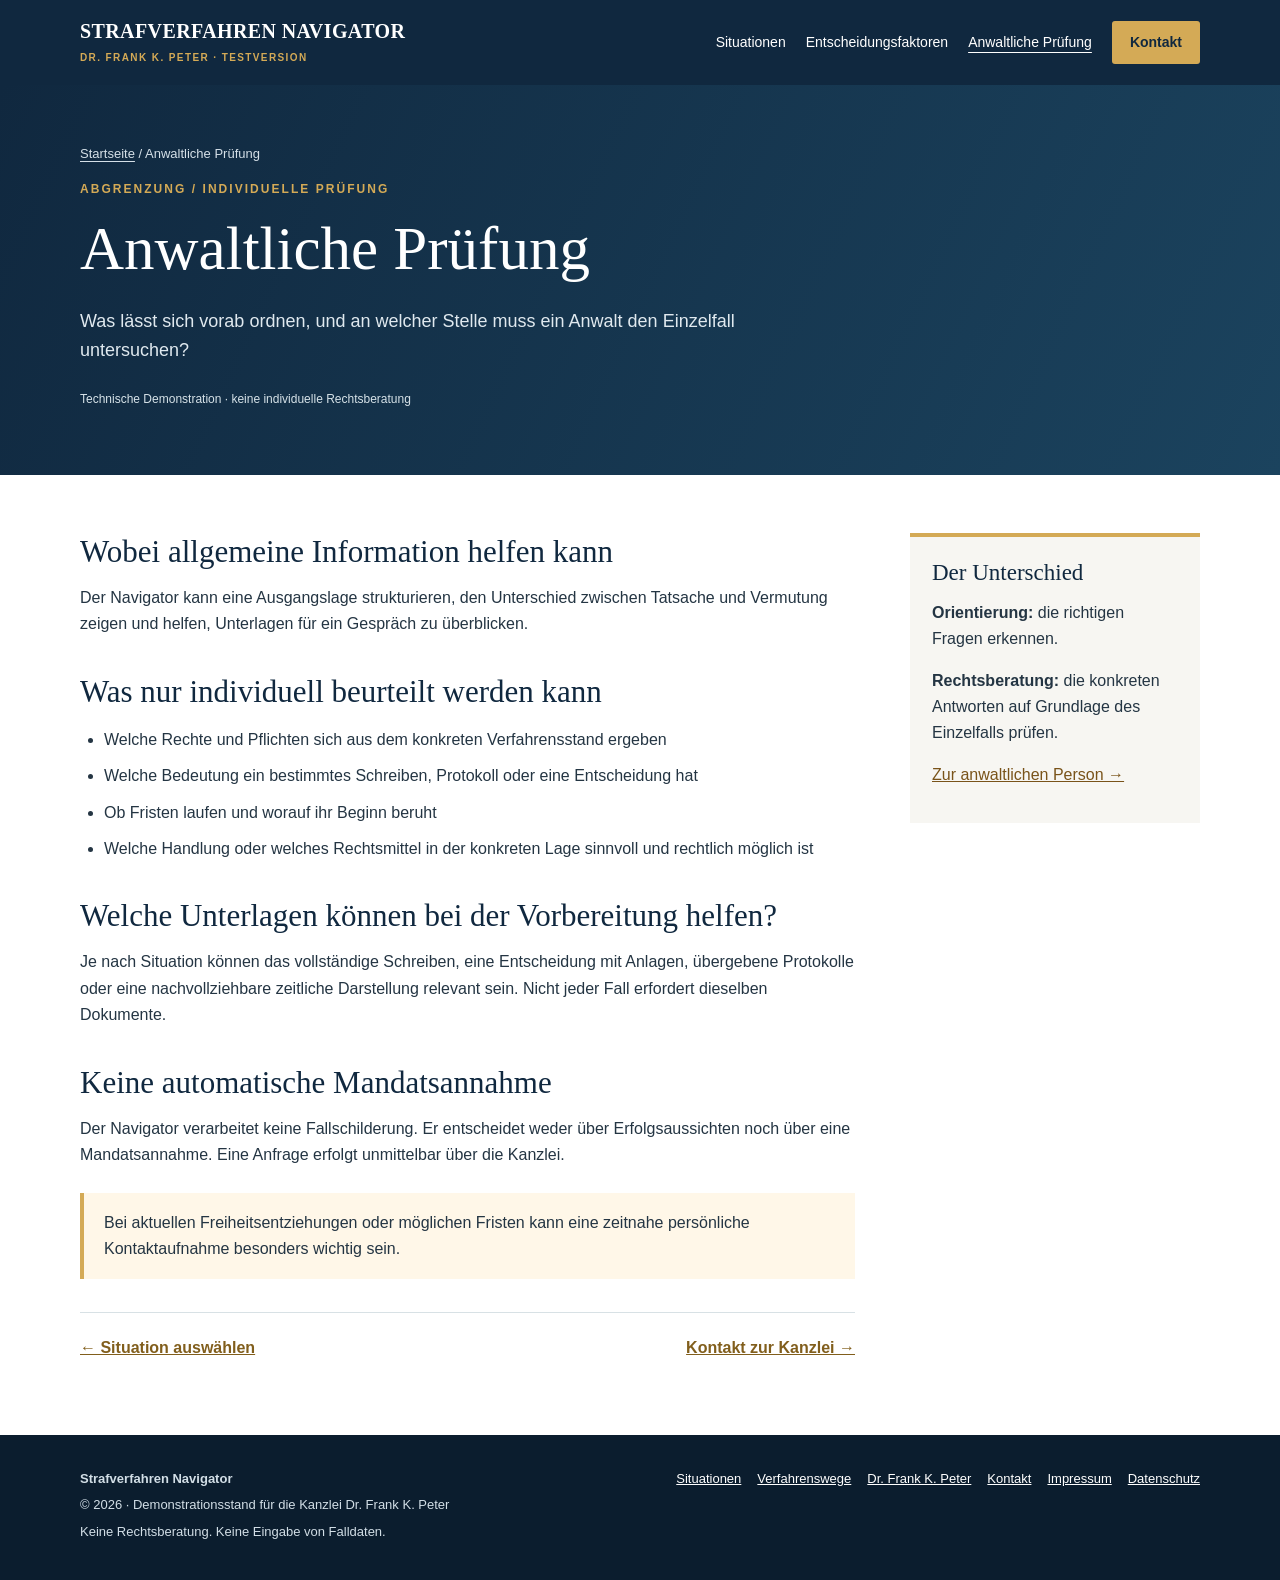
==== anwaltliche-pruefung/index.html @ 7003a7bf "Build multi-page Strafverfahren Navigator demo in Design B (noindex)" ====
<!doctype html>
<html lang="de"><head><meta charset="utf-8"><meta name="viewport" content="width=device-width,initial-scale=1">
<meta name="robots" content="noindex,nofollow,noarchive,nosnippet,noimageindex">
<meta name="googlebot" content="noindex,nofollow,noarchive,nosnippet,noimageindex"><meta name="bingbot" content="noindex,nofollow,noarchive,nosnippet,noimageindex">
<meta name="theme-color" content="#10283f"><meta name="description" content="Was lässt sich vorab ordnen, und an welcher Stelle muss ein Anwalt den Einzelfall untersuchen?">
<title>Anwaltliche Prüfung | Strafverfahren Navigator · Testversion</title>
<link rel="stylesheet" href="../assets/styles.css">
</head><body><a class="skip" href="#inhalt">Zum Inhalt springen</a>
<header class="top"><div class="wrap navwrap">
<a href="../" class="brand">STRAFVERFAHREN NAVIGATOR<small>DR. FRANK K. PETER · TESTVERSION</small></a>
<nav class="navlinks" aria-label="Hauptnavigation"><a href="../situationen/">Situationen</a><a href="../entscheidungsfaktoren/">Entscheidungsfaktoren</a><a href="../anwaltliche-pruefung/" aria-current="page">Anwaltliche Prüfung</a><a href="../kontakt/" class="nav-contact">Kontakt</a></nav>
</div></header>
<main id="inhalt"><section class="hero compact"><div class="wrap"><div class="crumbs"><a href="../">Startseite</a> / Anwaltliche Prüfung</div><div class="eyebrow">ABGRENZUNG / INDIVIDUELLE PRÜFUNG</div>
<h1>Anwaltliche Prüfung</h1><p>Was lässt sich vorab ordnen, und an welcher Stelle muss ein Anwalt den Einzelfall untersuchen?</p>

<span class="demo">Technische Demonstration · keine individuelle Rechtsberatung</span></div></section>
<div class="wrap content"><article class="maincopy">
<h2>Wobei allgemeine Information helfen kann</h2><p>Der Navigator kann eine Ausgangslage strukturieren, den Unterschied zwischen Tatsache und Vermutung zeigen und helfen, Unterlagen für ein Gespräch zu überblicken.</p>
<h2>Was nur individuell beurteilt werden kann</h2><ul><li>Welche Rechte und Pflichten sich aus dem konkreten Verfahrensstand ergeben</li><li>Welche Bedeutung ein bestimmtes Schreiben, Protokoll oder eine Entscheidung hat</li><li>Ob Fristen laufen und worauf ihr Beginn beruht</li><li>Welche Handlung oder welches Rechtsmittel in der konkreten Lage sinnvoll und rechtlich möglich ist</li></ul>
<h2>Welche Unterlagen können bei der Vorbereitung helfen?</h2><p>Je nach Situation können das vollständige Schreiben, eine Entscheidung mit Anlagen, übergebene Protokolle oder eine nachvollziehbare zeitliche Darstellung relevant sein. Nicht jeder Fall erfordert dieselben Dokumente.</p>
<h2>Keine automatische Mandatsannahme</h2><p>Der Navigator verarbeitet keine Fallschilderung. Er entscheidet weder über Erfolgsaussichten noch über eine Mandatsannahme. Eine Anfrage erfolgt unmittelbar über die Kanzlei.</p>
<div class="notice">Bei aktuellen Freiheitsentziehungen oder möglichen Fristen kann eine zeitnahe persönliche Kontaktaufnahme besonders wichtig sein.</div>
<div class="endnav"><a href="../situationen/">← Situation auswählen</a><a href="../kontakt/">Kontakt zur Kanzlei →</a></div>
</article><aside class="side"><h2>Der Unterschied</h2><p><strong>Orientierung:</strong> die richtigen Fragen erkennen.</p><p><strong>Rechtsberatung:</strong> die konkreten Antworten auf Grundlage des Einzelfalls prüfen.</p><a href="../dr-frank-k-peter/">Zur anwaltlichen Person →</a></aside></div>
</main>
<footer class="footer"><div class="wrap"><div><strong>Strafverfahren Navigator</strong><p>© 2026 · Demonstrationsstand für die Kanzlei Dr. Frank K. Peter</p><p>Keine Rechtsberatung. Keine Eingabe von Falldaten.</p></div><nav aria-label="Footer"><a href="../situationen/">Situationen</a><a href="../verfahrenswege/">Verfahrenswege</a><a href="../dr-frank-k-peter/">Dr. Frank K. Peter</a><a href="../kontakt/">Kontakt</a><a href="../impressum/">Impressum</a><a href="../datenschutz/">Datenschutz</a></nav></div></footer>
</body></html>
---- assets/styles.css ----
:root{--navy:#10283f;--navy2:#183c56;--gold:#d4aa56;--cream:#f7f6f2;--ink:#243543;--muted:#556776;--line:#d8e1e5;--white:#fff}
*,*:before,*:after{box-sizing:border-box}html{scroll-behavior:smooth}body{margin:0;background:#fff;color:var(--ink);font:16px/1.65 Arial,Helvetica,sans-serif}a{color:inherit}a:focus-visible{outline:3px solid #b48022;outline-offset:4px}a:hover{text-decoration-thickness:2px}.wrap{width:min(1120px,calc(100% - 40px));margin:0 auto}.skip{position:absolute;left:-9999px;top:8px;padding:9px 14px;background:white;color:var(--navy);z-index:10}.skip:focus{left:12px}.top{background:var(--navy);color:#fff}.navwrap{min-height:85px;display:flex;align-items:center;justify-content:space-between;gap:24px}.brand{text-decoration:none;font:700 20px/1.15 Georgia,serif;letter-spacing:.02em}.brand small{display:block;font:700 10px/1.5 Arial,sans-serif;color:var(--gold);letter-spacing:.14em;margin-top:7px}.navlinks{display:flex;align-items:center;gap:20px;flex-wrap:wrap}.navlinks a{text-decoration:none;font-size:14px}.navlinks a:hover,.navlinks a[aria-current="page"]{text-decoration:underline;text-underline-offset:5px}.navlinks .nav-contact{color:var(--navy);background:var(--gold);padding:10px 18px;border-radius:3px;font-weight:bold;text-decoration:none}.nav-contact:hover{background:#f0ca7b}.hero{background:linear-gradient(115deg,var(--navy),#1b435e);color:#fff;padding:74px 0 80px}.hero.compact{padding:58px 0 65px}.eyebrow{font-weight:700;letter-spacing:.17em;color:var(--gold);text-transform:uppercase;font-size:12px}.hero h1{max-width:850px;font:normal clamp(39px,5.2vw,61px)/1.12 Georgia,serif;margin:15px 0 23px}.hero p{max-width:730px;font-size:18px;color:#e0e9ef;margin:0 0 14px}.actions{display:flex;flex-wrap:wrap;gap:14px;margin-top:29px}.button{display:inline-flex;align-items:center;justify-content:center;min-height:46px;padding:11px 20px;border:2px solid var(--gold);border-radius:3px;background:var(--gold);color:var(--navy);font-weight:700;text-decoration:none;font-size:14px;text-align:center}.button:hover{background:#f2cb7c}.button.secondary{background:transparent;color:white;border-color:#bdcbd5}.button.secondary:hover{background:#ffffff1a}.demo{display:block;margin-top:24px;color:#d6e2e8;font-size:12px}.crumbs{font-size:13px;color:#d5e0e8;margin-bottom:16px}.crumbs a{text-decoration:underline;text-underline-offset:3px}.section{padding:68px 0}.section.alt{background:var(--cream)}.section h2,.content h2{font:normal clamp(27px,3.5vw,40px)/1.23 Georgia,serif;color:var(--navy);margin:0 0 17px}.lead{font-size:17px;color:var(--muted);max-width:770px}.cards{display:grid;grid-template-columns:repeat(2,minmax(0,1fr));gap:18px;margin-top:27px}.card{display:block;text-decoration:none;padding:26px 28px;background:white;border:1px solid var(--line);box-shadow:0 6px 16px #10283f09;transition:transform .2s,border-color .2s}.card:hover{transform:translateY(-3px);border-color:var(--gold)}.card .count{display:block;color:#8b641f;font-size:12px;letter-spacing:.12em;font-weight:700}.card h3{font:normal 25px/1.3 Georgia,serif;color:var(--navy);margin:10px 0 11px}.card p{color:var(--muted);margin:0 0 16px}.card strong{color:#815c1c;font-size:14px}.triptych{display:grid;grid-template-columns:repeat(3,1fr);gap:25px;margin-top:25px}.step{border-top:3px solid var(--gold);padding:21px 4px}.step h3{font:normal 23px/1.3 Georgia,serif;color:var(--navy);margin:5px 0 11px}.step p{color:var(--muted);margin:0}.split{display:grid;grid-template-columns:1.1fr .9fr;gap:60px;align-items:center}.panel{background:var(--navy);color:white;padding:30px}.panel h2,.panel h3{font:normal 27px Georgia,serif;color:white;margin:0 0 13px}.panel p{color:#d8e3e9}.panel a{color:#f4cd80}.content{display:grid;grid-template-columns:minmax(0,1fr) 290px;gap:55px;align-items:start;padding:58px 0 73px}.content .maincopy{min-width:0}.content h2{font-size:31px;margin:35px 0 14px}.content h2:first-child{margin-top:0}.content p{margin:0 0 15px}.content ul{padding-left:24px}.content li{margin:0 0 10px}.content h3{font:normal 24px Georgia,serif;color:var(--navy);margin:25px 0 10px}.side{background:var(--cream);border-top:4px solid var(--gold);padding:23px 22px}.side h2,.side h3{font:normal 23px Georgia,serif;margin:0 0 14px;color:var(--navy)}.side a{display:block;color:#795319;text-decoration:underline;margin:12px 0}.notice{background:#fff7e8;border-left:4px solid var(--gold);padding:17px 20px;margin:24px 0}.facts{display:grid;grid-template-columns:repeat(2,minmax(0,1fr));gap:13px;margin:19px 0 26px}.fact{border:1px solid var(--line);padding:17px;background:white}.fact b{display:block;color:var(--navy)}.fact span{display:block;color:var(--muted);font-size:14px}.endnav{display:flex;flex-wrap:wrap;justify-content:space-between;gap:16px;margin-top:33px;padding-top:22px;border-top:1px solid var(--line)}.endnav a{color:#815e1c;font-weight:700}.minor{font-size:13px;color:var(--muted)}.footer{background:#0b1d2e;color:#d2dee6;padding:33px 0;font-size:13px}.footer .wrap{display:flex;flex-wrap:wrap;justify-content:space-between;gap:27px}.footer a{color:#fff}.footer nav{display:flex;gap:16px;flex-wrap:wrap}.footer p{margin:5px 0}.underline{text-decoration:underline;text-underline-offset:3px}
@media(max-width:880px){.navwrap{flex-direction:column;align-items:flex-start;padding:20px 0;gap:18px}.navlinks{gap:14px}.split,.content{grid-template-columns:1fr;gap:27px}.triptych{grid-template-columns:1fr}.hero{padding:57px 0}.section{padding:50px 0}.content{padding:43px 0 60px}.side{order:2}}
@media(max-width:590px){.wrap{width:calc(100% - 30px)}.cards,.facts{grid-template-columns:1fr}.card{padding:22px}.hero h1{font-size:39px}.hero p{font-size:16px}.actions .button{width:100%}.navlinks a{font-size:13px}.footer nav{gap:10px}}
@media(prefers-reduced-motion:reduce){html{scroll-behavior:auto}.card{transition:none}}
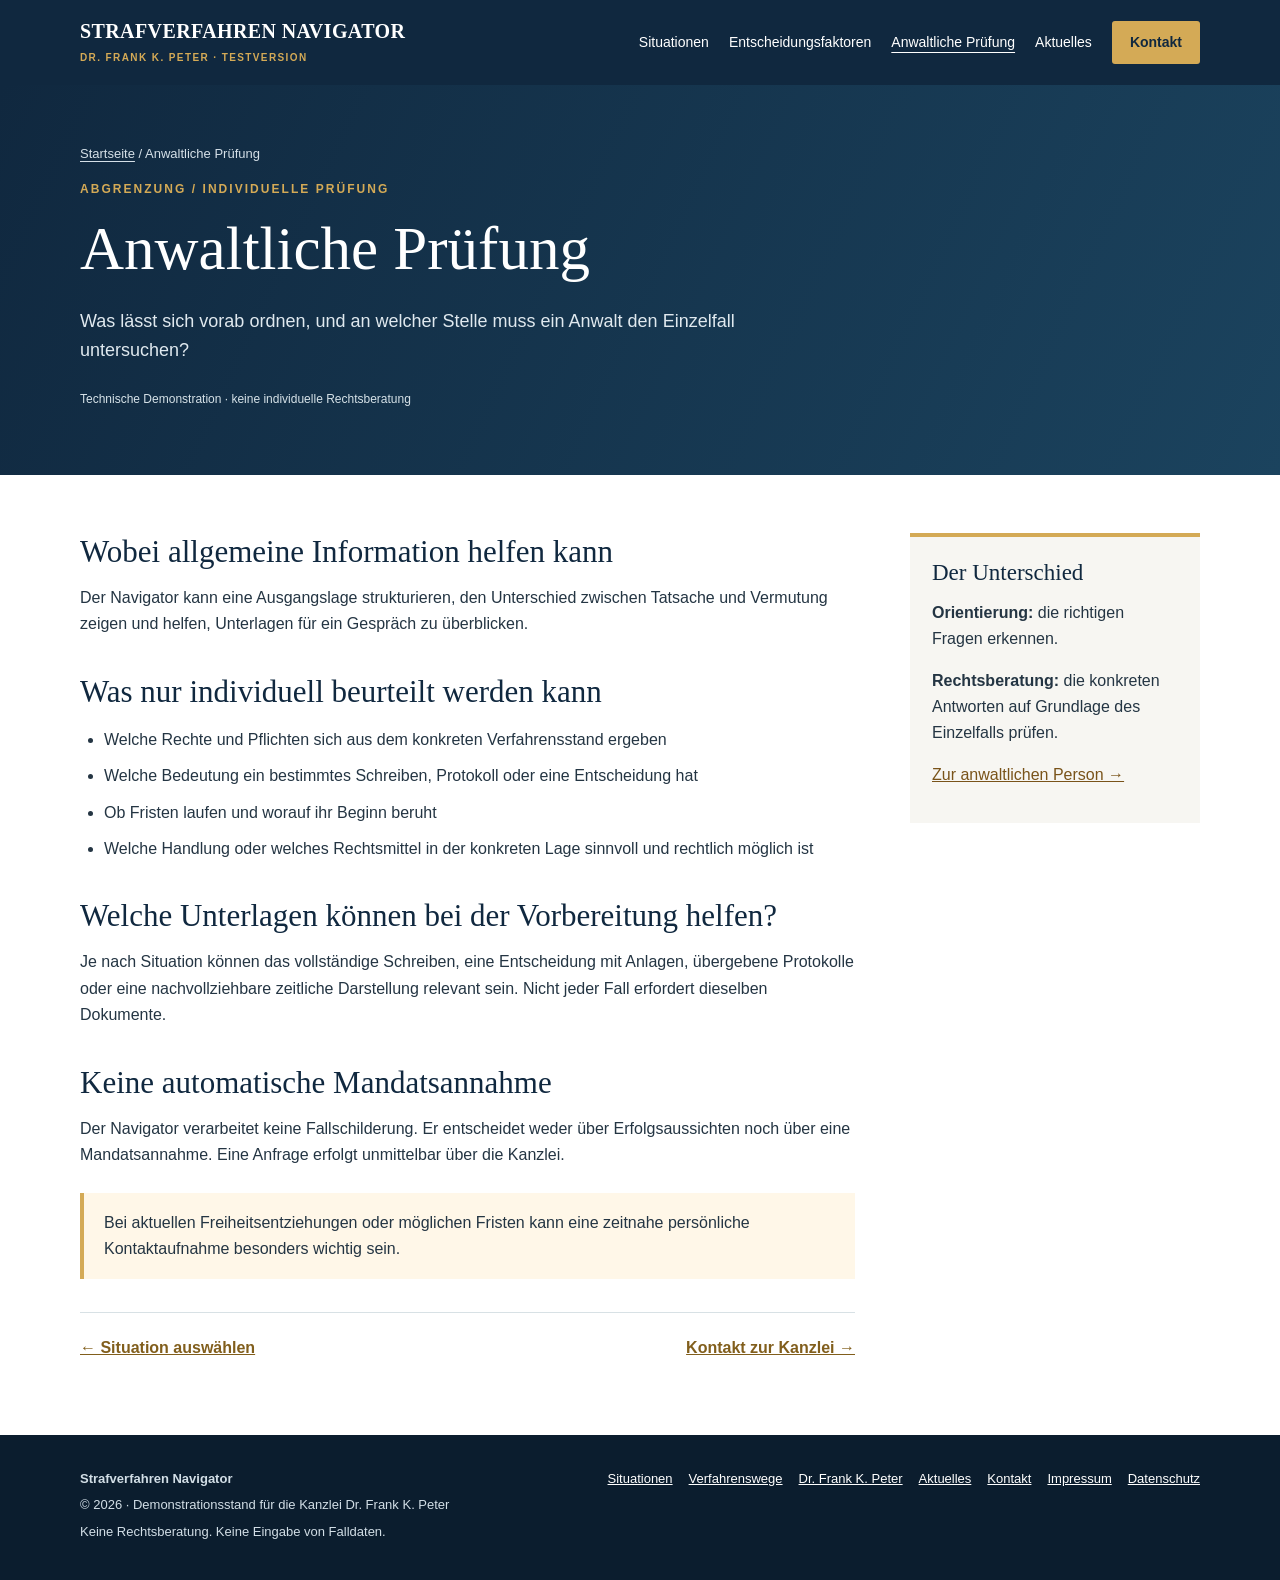
==== commit 61204544: "Add Aktuelles section and navigation to Strafverfahren Navigator demo" ====
--- a/anwaltliche-pruefung/index.html
+++ b/anwaltliche-pruefung/index.html
@@ -8,7 +8,7 @@
 </head><body><a class="skip" href="#inhalt">Zum Inhalt springen</a>
 <header class="top"><div class="wrap navwrap">
 <a href="../" class="brand">STRAFVERFAHREN NAVIGATOR<small>DR. FRANK K. PETER · TESTVERSION</small></a>
-<nav class="navlinks" aria-label="Hauptnavigation"><a href="../situationen/">Situationen</a><a href="../entscheidungsfaktoren/">Entscheidungsfaktoren</a><a href="../anwaltliche-pruefung/" aria-current="page">Anwaltliche Prüfung</a><a href="../kontakt/" class="nav-contact">Kontakt</a></nav>
+<nav class="navlinks" aria-label="Hauptnavigation"><a href="../situationen/">Situationen</a><a href="../entscheidungsfaktoren/">Entscheidungsfaktoren</a><a href="../anwaltliche-pruefung/" aria-current="page">Anwaltliche Prüfung</a><a href="../aktuelles/">Aktuelles</a><a href="../kontakt/" class="nav-contact">Kontakt</a></nav>
 </div></header>
 <main id="inhalt"><section class="hero compact"><div class="wrap"><div class="crumbs"><a href="../">Startseite</a> / Anwaltliche Prüfung</div><div class="eyebrow">ABGRENZUNG / INDIVIDUELLE PRÜFUNG</div>
 <h1>Anwaltliche Prüfung</h1><p>Was lässt sich vorab ordnen, und an welcher Stelle muss ein Anwalt den Einzelfall untersuchen?</p>
@@ -23,5 +23,5 @@
 <div class="endnav"><a href="../situationen/">← Situation auswählen</a><a href="../kontakt/">Kontakt zur Kanzlei →</a></div>
 </article><aside class="side"><h2>Der Unterschied</h2><p><strong>Orientierung:</strong> die richtigen Fragen erkennen.</p><p><strong>Rechtsberatung:</strong> die konkreten Antworten auf Grundlage des Einzelfalls prüfen.</p><a href="../dr-frank-k-peter/">Zur anwaltlichen Person →</a></aside></div>
 </main>
-<footer class="footer"><div class="wrap"><div><strong>Strafverfahren Navigator</strong><p>© 2026 · Demonstrationsstand für die Kanzlei Dr. Frank K. Peter</p><p>Keine Rechtsberatung. Keine Eingabe von Falldaten.</p></div><nav aria-label="Footer"><a href="../situationen/">Situationen</a><a href="../verfahrenswege/">Verfahrenswege</a><a href="../dr-frank-k-peter/">Dr. Frank K. Peter</a><a href="../kontakt/">Kontakt</a><a href="../impressum/">Impressum</a><a href="../datenschutz/">Datenschutz</a></nav></div></footer>
+<footer class="footer"><div class="wrap"><div><strong>Strafverfahren Navigator</strong><p>© 2026 · Demonstrationsstand für die Kanzlei Dr. Frank K. Peter</p><p>Keine Rechtsberatung. Keine Eingabe von Falldaten.</p></div><nav aria-label="Footer"><a href="../situationen/">Situationen</a><a href="../verfahrenswege/">Verfahrenswege</a><a href="../dr-frank-k-peter/">Dr. Frank K. Peter</a><a href="../aktuelles/">Aktuelles</a><a href="../kontakt/">Kontakt</a><a href="../impressum/">Impressum</a><a href="../datenschutz/">Datenschutz</a></nav></div></footer>
 </body></html>
